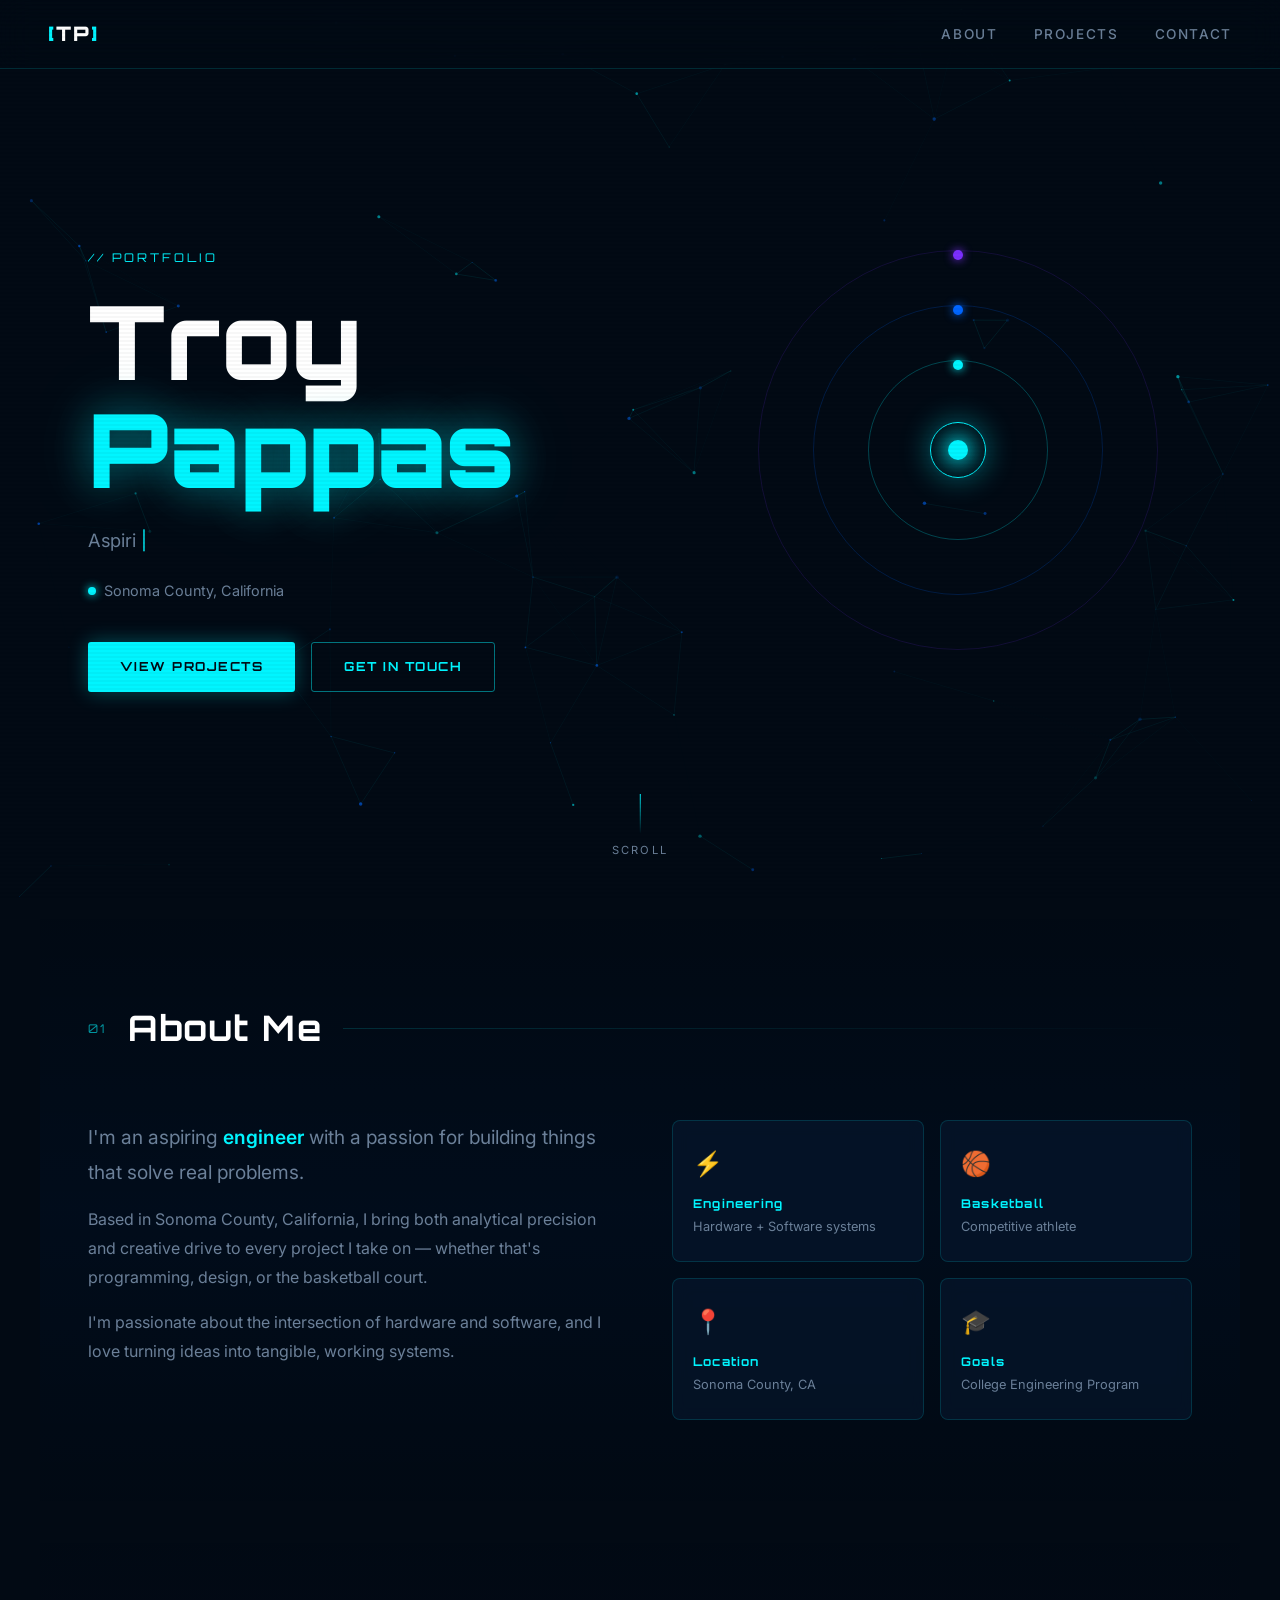
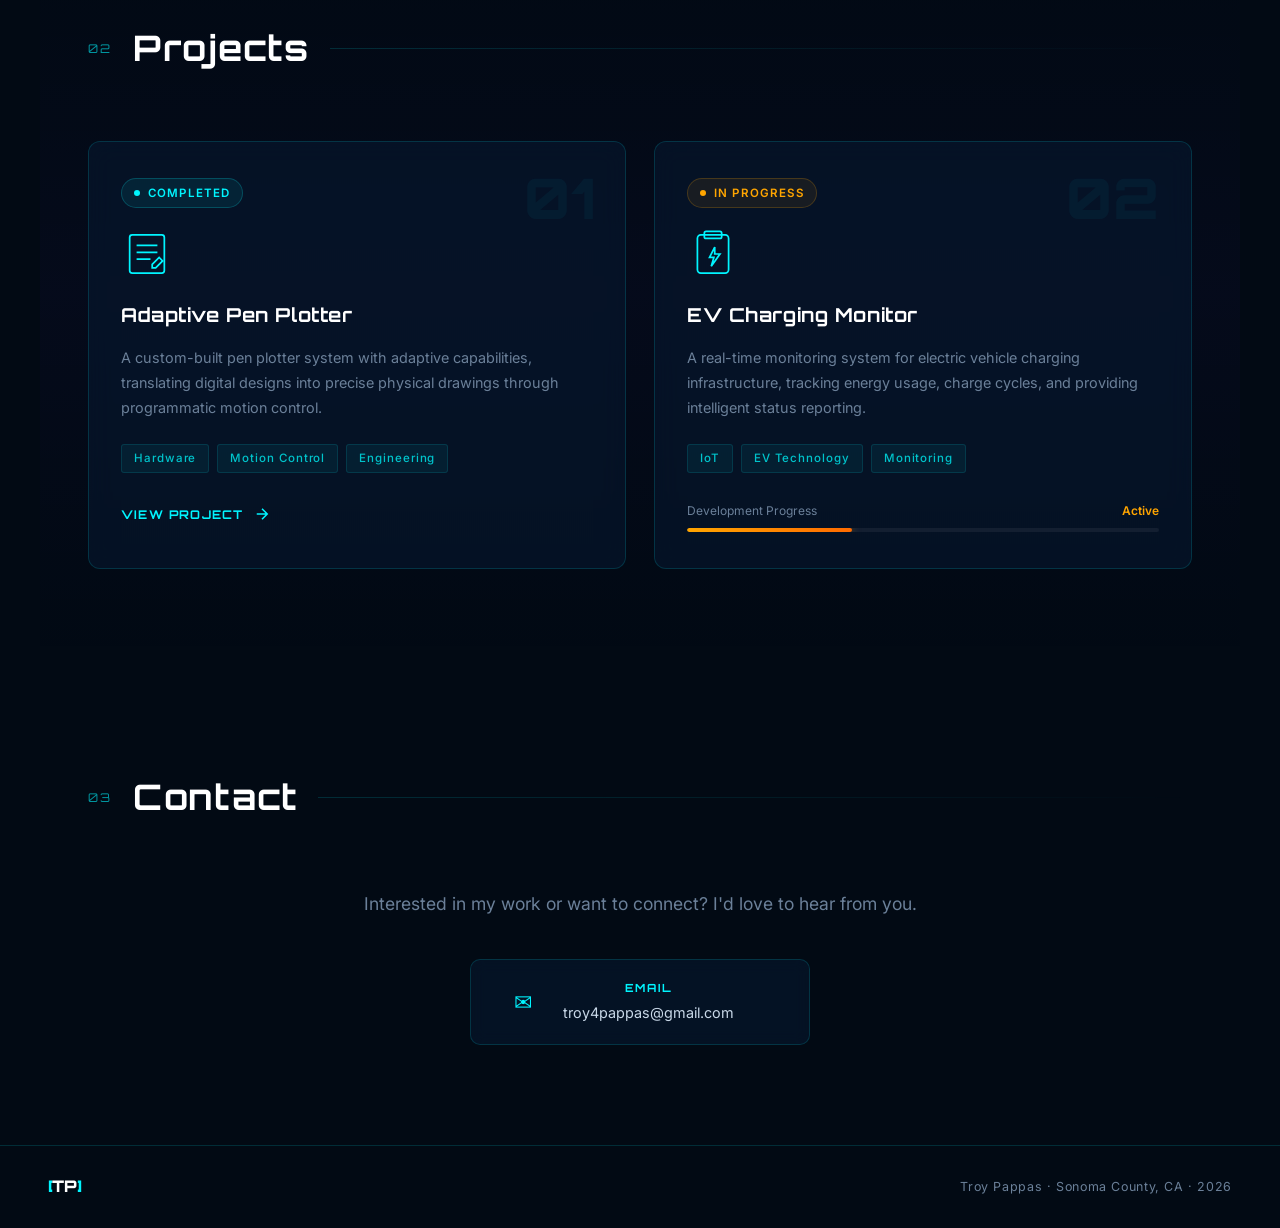
==== index.html @ c593a213 "Initial commit of portfolio site Co-Authored-By: Claude Sonnet 5 <noreply@anthropic.com>" ====
<!DOCTYPE html>
<html lang="en">
<head>
  <meta charset="UTF-8" />
  <meta name="viewport" content="width=device-width, initial-scale=1.0" />
  <title>Troy Pappas — Engineer & Athlete</title>
  <link rel="stylesheet" href="style.css" />
  <link rel="preconnect" href="https://fonts.googleapis.com" />
  <link href="https://fonts.googleapis.com/css2?family=Orbitron:wght@400;700;900&family=Inter:wght@300;400;500;600&display=swap" rel="stylesheet" />
</head>
<body>

  <!-- Particle Canvas Background -->
  <canvas id="particles"></canvas>

  <!-- Navigation -->
  <nav id="navbar">
    <div class="nav-brand">
      <span class="nav-bracket">[</span>TP<span class="nav-bracket">]</span>
    </div>
    <ul class="nav-links">
      <li><a href="#about">About</a></li>
      <li><a href="#projects">Projects</a></li>
      <li><a href="#contact">Contact</a></li>
    </ul>
  </nav>

  <!-- Hero Section -->
  <section id="hero">
    <div class="hero-content">
      <div class="hero-tag">// PORTFOLIO</div>
      <h1 class="hero-name">
        <span class="name-line">Troy</span>
        <span class="name-line accent">Pappas</span>
      </h1>
      <div class="hero-subtitle">
        <span class="typewriter" id="typewriter"></span>
        <span class="cursor">|</span>
      </div>
      <p class="hero-location">
        <span class="dot"></span> Sonoma County, California
      </p>
      <div class="hero-cta">
        <a href="#projects" class="btn-primary">View Projects</a>
        <a href="#contact" class="btn-secondary">Get In Touch</a>
      </div>
    </div>
    <div class="hero-graphic">
      <div class="orbit-ring ring-1"></div>
      <div class="orbit-ring ring-2"></div>
      <div class="orbit-ring ring-3"></div>
      <div class="center-node">
        <div class="node-inner"></div>
      </div>
      <div class="orbit-dot dot-1"></div>
      <div class="orbit-dot dot-2"></div>
      <div class="orbit-dot dot-3"></div>
    </div>
    <div class="scroll-indicator">
      <div class="scroll-line"></div>
      <span>Scroll</span>
    </div>
  </section>

  <!-- About Section -->
  <section id="about">
    <div class="section-header">
      <span class="section-num">01</span>
      <h2>About Me</h2>
      <div class="section-line"></div>
    </div>
    <div class="about-grid">
      <div class="about-text fade-in">
        <p class="about-lead">I'm an aspiring <span class="highlight">engineer</span> with a passion for building things that solve real problems.</p>
        <p>Based in Sonoma County, California, I bring both analytical precision and creative drive to every project I take on — whether that's programming, design, or the basketball court.</p>
        <p>I'm passionate about the intersection of hardware and software, and I love turning ideas into tangible, working systems.</p>
      </div>
      <div class="about-stats fade-in">
        <div class="stat-card">
          <div class="stat-icon">⚡</div>
          <div class="stat-label">Engineering</div>
          <div class="stat-desc">Hardware + Software systems</div>
        </div>
        <div class="stat-card">
          <div class="stat-icon">🏀</div>
          <div class="stat-label">Basketball</div>
          <div class="stat-desc">Competitive athlete</div>
        </div>
        <div class="stat-card">
          <div class="stat-icon">📍</div>
          <div class="stat-label">Location</div>
          <div class="stat-desc">Sonoma County, CA</div>
        </div>
        <div class="stat-card">
          <div class="stat-icon">🎓</div>
          <div class="stat-label">Goals</div>
          <div class="stat-desc">College Engineering Program</div>
        </div>
      </div>
    </div>
  </section>

  <!-- Projects Section -->
  <section id="projects">
    <div class="section-header">
      <span class="section-num">02</span>
      <h2>Projects</h2>
      <div class="section-line"></div>
    </div>
    <div class="projects-grid">

      <!-- Project 1: Adaptive Pen Plotter -->
      <div class="project-card fade-in" id="project-plotter">
        <div class="project-status completed">
          <span class="status-dot"></span> Completed
        </div>
        <div class="project-number">01</div>
        <div class="project-icon">
          <svg viewBox="0 0 60 60" fill="none" xmlns="http://www.w3.org/2000/svg">
            <rect x="10" y="8" width="40" height="44" rx="3" stroke="currentColor" stroke-width="2"/>
            <line x1="18" y1="20" x2="42" y2="20" stroke="currentColor" stroke-width="2"/>
            <line x1="18" y1="28" x2="42" y2="28" stroke="currentColor" stroke-width="2"/>
            <line x1="18" y1="36" x2="34" y2="36" stroke="currentColor" stroke-width="2"/>
            <path d="M36 42 L44 34 L48 38 L40 46 L36 46 Z" stroke="currentColor" stroke-width="2" fill="none"/>
          </svg>
        </div>
        <h3 class="project-title">Adaptive Pen Plotter</h3>
        <p class="project-desc">A custom-built pen plotter system with adaptive capabilities, translating digital designs into precise physical drawings through programmatic motion control.</p>
        <div class="project-tags">
          <span class="tag">Hardware</span>
          <span class="tag">Motion Control</span>
          <span class="tag">Engineering</span>
        </div>
        <a href="#" class="project-link" id="plotter-link">
          <span>View Project</span>
          <svg viewBox="0 0 24 24" fill="none" stroke="currentColor" stroke-width="2"><path d="M5 12h14M12 5l7 7-7 7"/></svg>
        </a>
      </div>

      <!-- Project 2: EV Charging Monitor -->
      <div class="project-card fade-in" id="project-ev">
        <div class="project-status in-progress">
          <span class="status-dot pulse"></span> In Progress
        </div>
        <div class="project-number">02</div>
        <div class="project-icon">
          <svg viewBox="0 0 60 60" fill="none" xmlns="http://www.w3.org/2000/svg">
            <rect x="12" y="8" width="36" height="44" rx="4" stroke="currentColor" stroke-width="2"/>
            <rect x="20" y="4" width="20" height="8" rx="2" stroke="currentColor" stroke-width="2"/>
            <path d="M32 22 L26 34 H31 L28 44 L38 30 H32 Z" stroke="currentColor" stroke-width="2" fill="none"/>
          </svg>
        </div>
        <h3 class="project-title">EV Charging Monitor</h3>
        <p class="project-desc">A real-time monitoring system for electric vehicle charging infrastructure, tracking energy usage, charge cycles, and providing intelligent status reporting.</p>
        <div class="project-tags">
          <span class="tag">IoT</span>
          <span class="tag">EV Technology</span>
          <span class="tag">Monitoring</span>
        </div>
        <div class="project-progress">
          <div class="progress-label">
            <span>Development Progress</span>
            <span>Active</span>
          </div>
          <div class="progress-bar">
            <div class="progress-fill"></div>
          </div>
        </div>
      </div>

    </div>
  </section>

  <!-- Contact Section -->
  <section id="contact">
    <div class="section-header">
      <span class="section-num">03</span>
      <h2>Contact</h2>
      <div class="section-line"></div>
    </div>
    <div class="contact-wrapper fade-in">
      <p class="contact-lead">Interested in my work or want to connect? I'd love to hear from you.</p>
      <div class="contact-links">
        <a href="mailto:troy4pappas@gmail.com" class="contact-card">
          <div class="contact-icon">✉</div>
          <div>
            <div class="contact-type">Email</div>
            <div class="contact-value">troy4pappas@gmail.com</div>
          </div>
        </a>
      </div>
    </div>
  </section>

  <!-- Footer -->
  <footer>
    <div class="footer-content">
      <span class="footer-brand"><span class="nav-bracket">[</span>TP<span class="nav-bracket">]</span></span>
      <span class="footer-text">Troy Pappas · Sonoma County, CA · 2026</span>
    </div>
  </footer>

  <script src="main.js"></script>
</body>
</html>
---- style.css ----
/* ===========================
   RESET & BASE
   =========================== */
*, *::before, *::after {
  box-sizing: border-box;
  margin: 0;
  padding: 0;
}

:root {
  --cyan: #00f5ff;
  --cyan-dim: #00c4cc;
  --blue: #0066ff;
  --purple: #7b2fff;
  --dark: #020a14;
  --dark-2: #050f1e;
  --dark-3: #081428;
  --card-bg: rgba(8, 24, 48, 0.6);
  --border: rgba(0, 245, 255, 0.15);
  --border-hover: rgba(0, 245, 255, 0.45);
  --text: #c8d8e8;
  --text-dim: #6b8099;
  --font-display: 'Orbitron', monospace;
  --font-body: 'Inter', sans-serif;
}

html {
  scroll-behavior: smooth;
}

body {
  background: var(--dark);
  color: var(--text);
  font-family: var(--font-body);
  font-weight: 400;
  line-height: 1.6;
  overflow-x: hidden;
}

/* Particle Canvas */
#particles {
  position: fixed;
  top: 0; left: 0;
  width: 100%; height: 100%;
  pointer-events: none;
  z-index: 0;
}

/* ===========================
   NAVIGATION
   =========================== */
#navbar {
  position: fixed;
  top: 0; left: 0; right: 0;
  z-index: 100;
  display: flex;
  align-items: center;
  justify-content: space-between;
  padding: 18px 48px;
  background: rgba(2, 10, 20, 0.7);
  backdrop-filter: blur(16px);
  border-bottom: 1px solid var(--border);
  transition: background 0.3s;
}

.nav-brand {
  font-family: var(--font-display);
  font-size: 1.25rem;
  font-weight: 900;
  color: #fff;
  letter-spacing: 0.1em;
}

.nav-bracket {
  color: var(--cyan);
}

.nav-links {
  list-style: none;
  display: flex;
  gap: 36px;
}

.nav-links a {
  text-decoration: none;
  color: var(--text-dim);
  font-size: 0.85rem;
  font-weight: 500;
  letter-spacing: 0.12em;
  text-transform: uppercase;
  transition: color 0.2s;
  position: relative;
}

.nav-links a::after {
  content: '';
  position: absolute;
  left: 0; bottom: -4px;
  width: 0; height: 1px;
  background: var(--cyan);
  transition: width 0.3s;
}

.nav-links a:hover {
  color: var(--cyan);
}

.nav-links a:hover::after {
  width: 100%;
}

/* ===========================
   HERO
   =========================== */
#hero {
  position: relative;
  min-height: 100vh;
  display: flex;
  align-items: center;
  padding: 120px 48px 80px;
  z-index: 1;
  overflow: hidden;
}

.hero-content {
  flex: 1;
  max-width: 660px;
}

.hero-tag {
  font-family: var(--font-display);
  font-size: 0.75rem;
  color: var(--cyan);
  letter-spacing: 0.25em;
  margin-bottom: 20px;
  opacity: 0;
  animation: fadeSlideUp 0.8s 0.2s forwards;
}

.hero-name {
  font-family: var(--font-display);
  font-weight: 900;
  line-height: 1.05;
  margin-bottom: 24px;
}

.name-line {
  display: block;
  font-size: clamp(3.5rem, 8vw, 7rem);
  color: #ffffff;
  opacity: 0;
  animation: fadeSlideUp 0.8s 0.35s forwards;
}

.name-line.accent {
  color: var(--cyan);
  text-shadow: 0 0 40px rgba(0, 245, 255, 0.4), 0 0 80px rgba(0, 245, 255, 0.15);
  animation-delay: 0.5s;
}

.hero-subtitle {
  font-size: 1.15rem;
  color: var(--text-dim);
  margin-bottom: 20px;
  min-height: 1.8em;
  opacity: 0;
  animation: fadeSlideUp 0.8s 0.65s forwards;
}

.cursor {
  color: var(--cyan);
  animation: blink 1s infinite;
}

.hero-location {
  display: flex;
  align-items: center;
  gap: 8px;
  font-size: 0.9rem;
  color: var(--text-dim);
  margin-bottom: 40px;
  opacity: 0;
  animation: fadeSlideUp 0.8s 0.8s forwards;
}

.dot {
  width: 8px; height: 8px;
  background: var(--cyan);
  border-radius: 50%;
  box-shadow: 0 0 8px var(--cyan);
  animation: pulse 2s infinite;
}

.hero-cta {
  display: flex;
  gap: 16px;
  flex-wrap: wrap;
  opacity: 0;
  animation: fadeSlideUp 0.8s 0.95s forwards;
}

.btn-primary {
  display: inline-flex;
  align-items: center;
  padding: 14px 32px;
  background: var(--cyan);
  color: var(--dark);
  font-family: var(--font-display);
  font-size: 0.78rem;
  font-weight: 700;
  letter-spacing: 0.12em;
  text-decoration: none;
  text-transform: uppercase;
  border-radius: 3px;
  transition: all 0.3s;
  box-shadow: 0 0 20px rgba(0, 245, 255, 0.3);
}

.btn-primary:hover {
  background: #fff;
  box-shadow: 0 0 40px rgba(0, 245, 255, 0.6);
  transform: translateY(-2px);
}

.btn-secondary {
  display: inline-flex;
  align-items: center;
  padding: 14px 32px;
  background: transparent;
  color: var(--cyan);
  font-family: var(--font-display);
  font-size: 0.78rem;
  font-weight: 700;
  letter-spacing: 0.12em;
  text-decoration: none;
  text-transform: uppercase;
  border: 1px solid var(--border-hover);
  border-radius: 3px;
  transition: all 0.3s;
}

.btn-secondary:hover {
  background: rgba(0, 245, 255, 0.08);
  border-color: var(--cyan);
  box-shadow: 0 0 20px rgba(0, 245, 255, 0.2);
  transform: translateY(-2px);
}

/* Hero Orbit Graphic */
.hero-graphic {
  position: absolute;
  right: 6%;
  top: 50%;
  transform: translateY(-50%);
  width: 420px;
  height: 420px;
  opacity: 0;
  animation: fadeIn 1.2s 1s forwards;
}

.orbit-ring {
  position: absolute;
  top: 50%; left: 50%;
  transform: translate(-50%, -50%);
  border-radius: 50%;
  border: 1px solid var(--border);
}

.ring-1 {
  width: 180px; height: 180px;
  border-color: rgba(0, 245, 255, 0.25);
  animation: spin 8s linear infinite;
}
.ring-2 {
  width: 290px; height: 290px;
  border-color: rgba(0, 102, 255, 0.2);
  animation: spin 14s linear infinite reverse;
}
.ring-3 {
  width: 400px; height: 400px;
  border-color: rgba(123, 47, 255, 0.15);
  animation: spin 22s linear infinite;
}

.center-node {
  position: absolute;
  top: 50%; left: 50%;
  transform: translate(-50%, -50%);
  width: 56px; height: 56px;
  border-radius: 50%;
  background: radial-gradient(circle, rgba(0,245,255,0.3), transparent 70%);
  border: 1px solid var(--cyan);
  display: flex; align-items: center; justify-content: center;
  box-shadow: 0 0 30px rgba(0, 245, 255, 0.4), inset 0 0 20px rgba(0, 245, 255, 0.1);
}

.node-inner {
  width: 20px; height: 20px;
  background: var(--cyan);
  border-radius: 50%;
  box-shadow: 0 0 20px var(--cyan);
  animation: pulse 2s infinite;
}

.orbit-dot {
  position: absolute;
  width: 10px; height: 10px;
  border-radius: 50%;
  background: var(--cyan);
  box-shadow: 0 0 10px var(--cyan);
  top: 50%; left: 50%;
}

.dot-1 {
  margin-top: -90px; margin-left: -5px;
  animation: orbit1 8s linear infinite;
  transform-origin: 5px 90px;
}
.dot-2 {
  background: var(--blue);
  box-shadow: 0 0 10px var(--blue);
  margin-top: -145px; margin-left: -5px;
  animation: orbit2 14s linear infinite reverse;
  transform-origin: 5px 145px;
}
.dot-3 {
  background: var(--purple);
  box-shadow: 0 0 10px var(--purple);
  margin-top: -200px; margin-left: -5px;
  animation: orbit3 22s linear infinite;
  transform-origin: 5px 200px;
}

/* Scroll Indicator */
.scroll-indicator {
  position: absolute;
  bottom: 40px;
  left: 50%;
  transform: translateX(-50%);
  display: flex;
  flex-direction: column;
  align-items: center;
  gap: 8px;
  color: var(--text-dim);
  font-size: 0.7rem;
  letter-spacing: 0.2em;
  text-transform: uppercase;
  opacity: 0;
  animation: fadeIn 1s 1.5s forwards;
}

.scroll-line {
  width: 1px;
  height: 40px;
  background: linear-gradient(to bottom, var(--cyan), transparent);
  animation: scrollPulse 2s infinite;
}

/* ===========================
   SECTIONS COMMON
   =========================== */
section {
  position: relative;
  z-index: 1;
  padding: 100px 48px;
  max-width: 1200px;
  margin: 0 auto;
}

.section-header {
  display: flex;
  align-items: center;
  gap: 20px;
  margin-bottom: 64px;
}

.section-num {
  font-family: var(--font-display);
  font-size: 0.75rem;
  color: var(--cyan);
  letter-spacing: 0.2em;
  opacity: 0.6;
}

.section-header h2 {
  font-family: var(--font-display);
  font-size: clamp(1.6rem, 3vw, 2.2rem);
  font-weight: 700;
  color: #fff;
  letter-spacing: 0.05em;
}

.section-line {
  flex: 1;
  height: 1px;
  background: linear-gradient(to right, var(--border), transparent);
}

/* Fade-in on scroll */
.fade-in {
  opacity: 0;
  transform: translateY(30px);
  transition: opacity 0.7s ease, transform 0.7s ease;
}

.fade-in.visible {
  opacity: 1;
  transform: translateY(0);
}

/* ===========================
   ABOUT
   =========================== */
#about {
  background: linear-gradient(180deg, transparent, rgba(0,102,255,0.03), transparent);
}

.about-grid {
  display: grid;
  grid-template-columns: 1fr 1fr;
  gap: 64px;
  align-items: start;
}

.about-lead {
  font-size: 1.2rem;
  color: #e0eaf4;
  line-height: 1.7;
  margin-bottom: 20px;
}

.about-text p {
  color: var(--text-dim);
  margin-bottom: 16px;
  line-height: 1.8;
}

.highlight {
  color: var(--cyan);
  font-weight: 600;
}

.about-stats {
  display: grid;
  grid-template-columns: 1fr 1fr;
  gap: 16px;
}

.stat-card {
  background: var(--card-bg);
  border: 1px solid var(--border);
  border-radius: 8px;
  padding: 24px 20px;
  transition: border-color 0.3s, transform 0.3s, box-shadow 0.3s;
  backdrop-filter: blur(8px);
}

.stat-card:hover {
  border-color: var(--border-hover);
  transform: translateY(-4px);
  box-shadow: 0 8px 32px rgba(0, 245, 255, 0.08);
}

.stat-icon {
  font-size: 1.5rem;
  margin-bottom: 10px;
}

.stat-label {
  font-family: var(--font-display);
  font-size: 0.75rem;
  font-weight: 700;
  color: var(--cyan);
  letter-spacing: 0.1em;
  margin-bottom: 4px;
}

.stat-desc {
  font-size: 0.8rem;
  color: var(--text-dim);
}

/* ===========================
   PROJECTS
   =========================== */
#projects {
  background: linear-gradient(180deg, transparent, rgba(123,47,255,0.03), transparent);
}

.projects-grid {
  display: grid;
  grid-template-columns: repeat(auto-fit, minmax(400px, 1fr));
  gap: 28px;
}

.project-card {
  background: var(--card-bg);
  border: 1px solid var(--border);
  border-radius: 12px;
  padding: 36px 32px;
  position: relative;
  overflow: hidden;
  backdrop-filter: blur(12px);
  transition: border-color 0.3s, transform 0.3s, box-shadow 0.4s;
  transition-delay: calc(var(--i, 0) * 0.1s);
}

.project-card::before {
  content: '';
  position: absolute;
  top: 0; left: 0; right: 0;
  height: 2px;
  background: linear-gradient(90deg, transparent, var(--cyan), transparent);
  opacity: 0;
  transition: opacity 0.4s;
}

.project-card:hover {
  border-color: var(--border-hover);
  transform: translateY(-6px);
  box-shadow: 0 20px 60px rgba(0, 245, 255, 0.1), 0 0 0 1px rgba(0, 245, 255, 0.1);
}

.project-card:hover::before {
  opacity: 1;
}

.project-status {
  display: inline-flex;
  align-items: center;
  gap: 8px;
  font-size: 0.72rem;
  font-weight: 600;
  letter-spacing: 0.1em;
  text-transform: uppercase;
  padding: 5px 12px;
  border-radius: 100px;
  margin-bottom: 20px;
}

.project-status.completed {
  background: rgba(0, 245, 255, 0.08);
  color: var(--cyan);
  border: 1px solid rgba(0, 245, 255, 0.2);
}

.project-status.in-progress {
  background: rgba(255, 165, 0, 0.08);
  color: #ffa500;
  border: 1px solid rgba(255, 165, 0, 0.2);
}

.status-dot {
  width: 6px; height: 6px;
  border-radius: 50%;
  background: currentColor;
}

.status-dot.pulse {
  animation: pulse 1.5s infinite;
}

.project-number {
  position: absolute;
  top: 28px; right: 32px;
  font-family: var(--font-display);
  font-size: 3.5rem;
  font-weight: 900;
  color: rgba(0, 245, 255, 0.05);
  line-height: 1;
  user-select: none;
}

.project-icon {
  width: 52px; height: 52px;
  color: var(--cyan);
  margin-bottom: 20px;
}

.project-icon svg {
  width: 100%; height: 100%;
}

.project-title {
  font-family: var(--font-display);
  font-size: 1.2rem;
  font-weight: 700;
  color: #fff;
  margin-bottom: 14px;
  letter-spacing: 0.03em;
}

.project-desc {
  font-size: 0.9rem;
  color: var(--text-dim);
  line-height: 1.75;
  margin-bottom: 24px;
}

.project-tags {
  display: flex;
  flex-wrap: wrap;
  gap: 8px;
  margin-bottom: 28px;
}

.tag {
  font-size: 0.72rem;
  font-weight: 500;
  letter-spacing: 0.08em;
  padding: 4px 12px;
  border-radius: 3px;
  background: rgba(0, 245, 255, 0.06);
  border: 1px solid rgba(0, 245, 255, 0.12);
  color: var(--cyan-dim);
}

.project-link {
  display: inline-flex;
  align-items: center;
  gap: 10px;
  font-family: var(--font-display);
  font-size: 0.75rem;
  font-weight: 700;
  letter-spacing: 0.1em;
  text-transform: uppercase;
  color: var(--cyan);
  text-decoration: none;
  transition: gap 0.3s;
}

.project-link svg {
  width: 18px; height: 18px;
  transition: transform 0.3s;
}

.project-link:hover {
  gap: 16px;
}

.project-link:hover svg {
  transform: translateX(4px);
}

/* Progress Bar */
.project-progress {
  margin-top: 4px;
}

.progress-label {
  display: flex;
  justify-content: space-between;
  font-size: 0.75rem;
  color: var(--text-dim);
  margin-bottom: 8px;
}

.progress-label span:last-child {
  color: #ffa500;
  font-weight: 600;
}

.progress-bar {
  height: 4px;
  background: rgba(255, 255, 255, 0.06);
  border-radius: 100px;
  overflow: hidden;
}

.progress-fill {
  height: 100%;
  width: 0;
  background: linear-gradient(90deg, #ffa500, #ff6b00);
  border-radius: 100px;
  box-shadow: 0 0 8px rgba(255, 165, 0, 0.5);
  transition: width 1.4s cubic-bezier(0.4, 0, 0.2, 1) 0.5s;
}

.project-card.visible .progress-fill {
  width: 35%;
}

/* ===========================
   CONTACT
   =========================== */
#contact {
  text-align: center;
}

.contact-wrapper {
  max-width: 600px;
  margin: 0 auto;
}

.contact-lead {
  font-size: 1.1rem;
  color: var(--text-dim);
  margin-bottom: 40px;
  line-height: 1.7;
}

.contact-links {
  display: flex;
  flex-direction: column;
  gap: 16px;
  align-items: center;
}

.contact-card {
  display: flex;
  align-items: center;
  gap: 20px;
  background: var(--card-bg);
  border: 1px solid var(--border);
  border-radius: 10px;
  padding: 20px 32px;
  text-decoration: none;
  min-width: 340px;
  transition: border-color 0.3s, box-shadow 0.3s, transform 0.3s;
  backdrop-filter: blur(8px);
}

.contact-card:hover {
  border-color: var(--border-hover);
  box-shadow: 0 8px 32px rgba(0, 245, 255, 0.1);
  transform: translateY(-3px);
}

.contact-icon {
  font-size: 1.4rem;
  color: var(--cyan);
  width: 40px;
  text-align: center;
}

.contact-type {
  font-family: var(--font-display);
  font-size: 0.7rem;
  font-weight: 700;
  letter-spacing: 0.15em;
  color: var(--cyan);
  text-transform: uppercase;
  margin-bottom: 3px;
}

.contact-value {
  font-size: 0.9rem;
  color: var(--text);
}

/* ===========================
   FOOTER
   =========================== */
footer {
  position: relative;
  z-index: 1;
  border-top: 1px solid var(--border);
  padding: 28px 48px;
}

.footer-content {
  max-width: 1200px;
  margin: 0 auto;
  display: flex;
  align-items: center;
  justify-content: space-between;
}

.footer-brand {
  font-family: var(--font-display);
  font-size: 1rem;
  font-weight: 900;
  color: #fff;
}

.footer-text {
  font-size: 0.78rem;
  color: var(--text-dim);
  letter-spacing: 0.05em;
}

/* ===========================
   GLOW SCANLINE OVERLAY
   =========================== */
body::after {
  content: '';
  position: fixed;
  top: 0; left: 0; right: 0; bottom: 0;
  background: repeating-linear-gradient(
    0deg,
    transparent,
    transparent 2px,
    rgba(0, 0, 0, 0.03) 2px,
    rgba(0, 0, 0, 0.03) 4px
  );
  pointer-events: none;
  z-index: 9999;
}

/* ===========================
   KEYFRAMES
   =========================== */
@keyframes fadeSlideUp {
  from { opacity: 0; transform: translateY(24px); }
  to   { opacity: 1; transform: translateY(0); }
}

@keyframes fadeIn {
  from { opacity: 0; }
  to   { opacity: 1; }
}

@keyframes blink {
  0%, 50% { opacity: 1; }
  51%, 100% { opacity: 0; }
}

@keyframes pulse {
  0%, 100% { opacity: 1; box-shadow: 0 0 0 0 rgba(0, 245, 255, 0.4); }
  50% { opacity: 0.7; box-shadow: 0 0 0 6px rgba(0, 245, 255, 0); }
}

@keyframes spin {
  from { transform: translate(-50%, -50%) rotate(0deg); }
  to   { transform: translate(-50%, -50%) rotate(360deg); }
}

@keyframes orbit1 {
  from { transform: rotate(0deg); }
  to   { transform: rotate(360deg); }
}
@keyframes orbit2 {
  from { transform: rotate(0deg); }
  to   { transform: rotate(360deg); }
}
@keyframes orbit3 {
  from { transform: rotate(0deg); }
  to   { transform: rotate(360deg); }
}

@keyframes scrollPulse {
  0%   { transform: scaleY(0); transform-origin: top; opacity: 1; }
  50%  { transform: scaleY(1); transform-origin: top; opacity: 1; }
  100% { transform: scaleY(1); transform-origin: bottom; opacity: 0; }
}

/* ===========================
   RESPONSIVE
   =========================== */
@media (max-width: 900px) {
  #navbar { padding: 16px 24px; }
  #hero { padding: 100px 24px 60px; flex-direction: column; }
  .hero-graphic { display: none; }
  section { padding: 72px 24px; }
  .about-grid { grid-template-columns: 1fr; gap: 40px; }
  .projects-grid { grid-template-columns: 1fr; }
  footer { padding: 24px; }
  .footer-content { flex-direction: column; gap: 8px; text-align: center; }
}

@media (max-width: 480px) {
  .nav-links { gap: 20px; }
  .hero-cta { flex-direction: column; }
  .btn-primary, .btn-secondary { text-align: center; justify-content: center; }
  .about-stats { grid-template-columns: 1fr; }
  .contact-card { min-width: auto; width: 100%; }
}
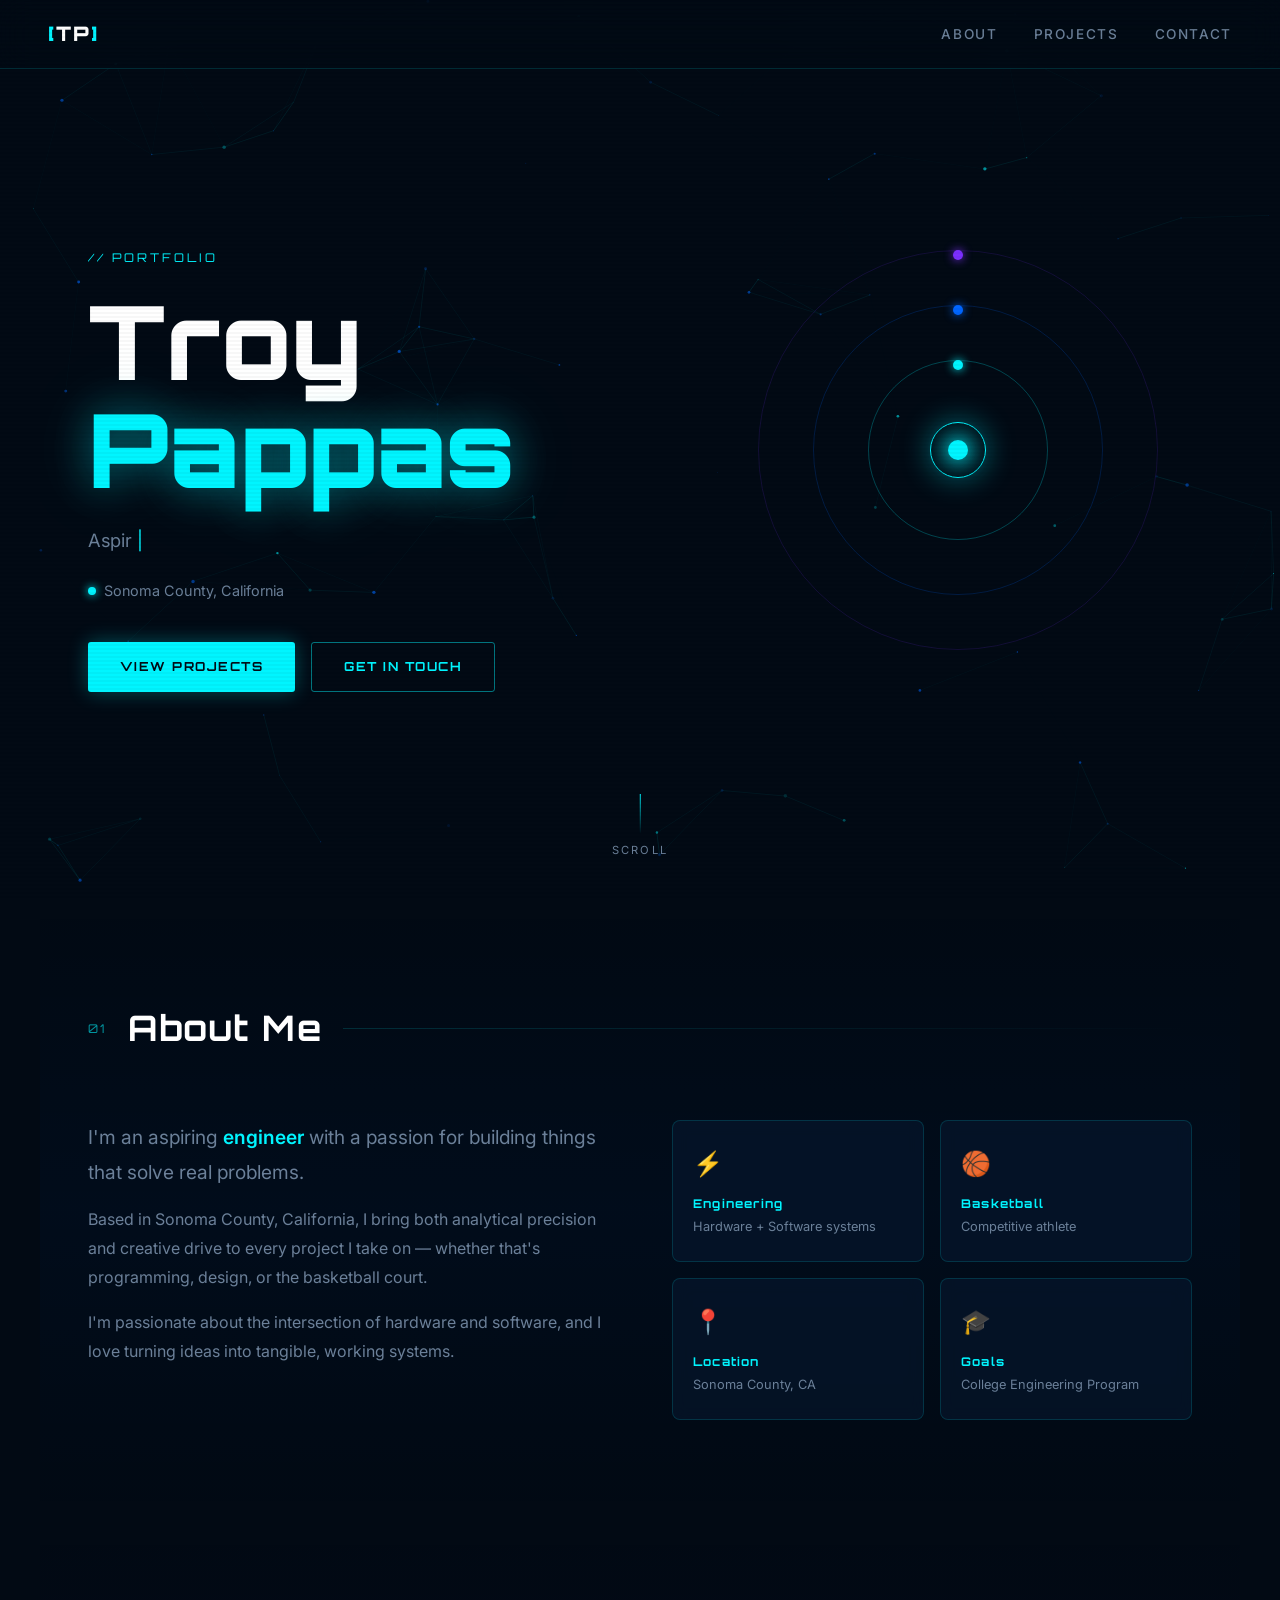
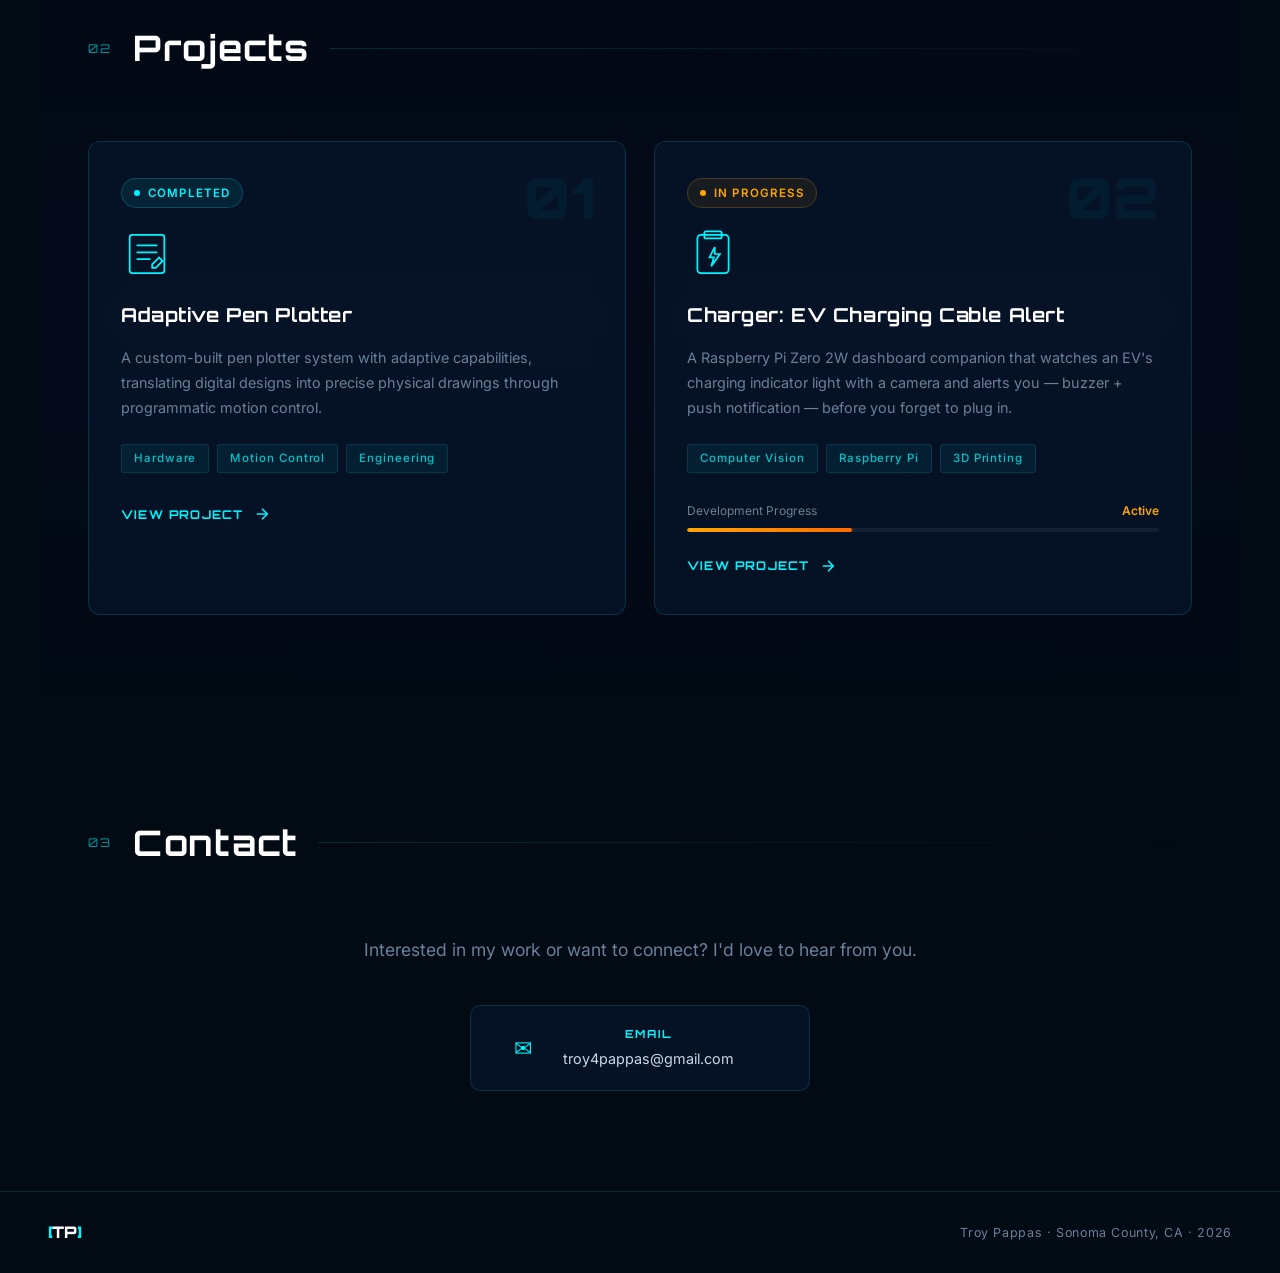
==== commit a14dbc77: "Add Charger case-study page with build gallery; update pen plotter link Adaptive Pen Plotter now lin" ====
--- a/index.html
+++ b/index.html
@@ -131,13 +131,13 @@
           <span class="tag">Motion Control</span>
           <span class="tag">Engineering</span>
         </div>
-        <a href="#" class="project-link" id="plotter-link">
+        <a href="https://jacobmajors.com/projects/adaptive-pen-plotter" class="project-link" id="plotter-link" target="_blank" rel="noopener noreferrer">
           <span>View Project</span>
           <svg viewBox="0 0 24 24" fill="none" stroke="currentColor" stroke-width="2"><path d="M5 12h14M12 5l7 7-7 7"/></svg>
         </a>
       </div>
 
-      <!-- Project 2: EV Charging Monitor -->
+      <!-- Project 2: Charger — EV Charging Cable Alert System -->
       <div class="project-card fade-in" id="project-ev">
         <div class="project-status in-progress">
           <span class="status-dot pulse"></span> In Progress
@@ -150,12 +150,12 @@
             <path d="M32 22 L26 34 H31 L28 44 L38 30 H32 Z" stroke="currentColor" stroke-width="2" fill="none"/>
           </svg>
         </div>
-        <h3 class="project-title">EV Charging Monitor</h3>
-        <p class="project-desc">A real-time monitoring system for electric vehicle charging infrastructure, tracking energy usage, charge cycles, and providing intelligent status reporting.</p>
+        <h3 class="project-title">Charger: EV Charging Cable Alert</h3>
+        <p class="project-desc">A Raspberry Pi Zero 2W dashboard companion that watches an EV's charging indicator light with a camera and alerts you — buzzer + push notification — before you forget to plug in.</p>
         <div class="project-tags">
-          <span class="tag">IoT</span>
-          <span class="tag">EV Technology</span>
-          <span class="tag">Monitoring</span>
+          <span class="tag">Computer Vision</span>
+          <span class="tag">Raspberry Pi</span>
+          <span class="tag">3D Printing</span>
         </div>
         <div class="project-progress">
           <div class="progress-label">
@@ -166,6 +166,10 @@
             <div class="progress-fill"></div>
           </div>
         </div>
+        <a href="charger.html" class="project-link" id="ev-link">
+          <span>View Project</span>
+          <svg viewBox="0 0 24 24" fill="none" stroke="currentColor" stroke-width="2"><path d="M5 12h14M12 5l7 7-7 7"/></svg>
+        </a>
       </div>
 
     </div>
--- a/style.css
+++ b/style.css
@@ -678,6 +678,47 @@
 
 .project-card.visible .progress-fill {
   width: 35%;
+}
+
+.project-progress + .project-link {
+  margin-top: 24px;
+}
+
+.code-block {
+  margin-top: 18px;
+  background: rgba(0, 0, 0, 0.35);
+  border: 1px solid var(--border);
+  border-radius: 8px;
+  overflow: hidden;
+}
+
+.code-block-label {
+  font-family: var(--font-body);
+  font-size: 0.72rem;
+  font-weight: 600;
+  letter-spacing: 0.04em;
+  color: var(--text-dim);
+  background: rgba(0, 245, 255, 0.05);
+  border-bottom: 1px solid var(--border);
+  padding: 9px 16px;
+}
+
+.code-block pre {
+  margin: 0;
+  padding: 18px 20px;
+  overflow-x: auto;
+}
+
+.code-block code {
+  font-family: 'SFMono-Regular', Consolas, 'Liberation Mono', Menlo, monospace;
+  font-size: 0.8rem;
+  line-height: 1.7;
+  color: #9fd8e0;
+  white-space: pre;
+}
+
+body.modal-open {
+  overflow: hidden;
 }
 
 /* ===========================
@@ -865,3 +906,552 @@
   .about-stats { grid-template-columns: 1fr; }
   .contact-card { min-width: auto; width: 100%; }
 }
+
+/* ===========================
+   DETAIL PAGE (PROJECT CASE STUDY)
+   =========================== */
+.detail-back-row {
+  max-width: 1200px;
+  margin: 0 auto;
+  padding: 100px 48px 0;
+  position: relative;
+  z-index: 1;
+}
+
+.detail-back {
+  display: inline-flex;
+  align-items: center;
+  gap: 8px;
+  font-family: var(--font-display);
+  font-size: 0.75rem;
+  font-weight: 700;
+  letter-spacing: 0.1em;
+  text-transform: uppercase;
+  color: var(--text-dim);
+  text-decoration: none;
+  transition: color 0.2s, gap 0.2s;
+}
+
+.detail-back svg { width: 16px; height: 16px; }
+
+.detail-back:hover {
+  color: var(--cyan);
+  gap: 12px;
+}
+
+.detail-hero {
+  max-width: 1200px;
+  margin: 0 auto;
+  padding: 32px 48px 80px;
+  position: relative;
+  z-index: 1;
+  border-bottom: 1px solid var(--border);
+}
+
+.detail-tag {
+  display: block;
+  font-family: var(--font-display);
+  font-size: 0.75rem;
+  color: var(--cyan);
+  letter-spacing: 0.25em;
+  opacity: 0.7;
+  margin-bottom: 18px;
+}
+
+.detail-hero h1 {
+  font-family: var(--font-display);
+  font-size: clamp(2rem, 5vw, 3.2rem);
+  font-weight: 900;
+  color: #fff;
+  letter-spacing: 0.02em;
+  margin-bottom: 20px;
+}
+
+.detail-tagline {
+  font-size: 1.1rem;
+  color: var(--text-dim);
+  line-height: 1.75;
+  max-width: 720px;
+  margin-bottom: 28px;
+}
+
+.detail-meta {
+  display: flex;
+  flex-wrap: wrap;
+  align-items: center;
+  gap: 18px;
+}
+
+.detail-meta .project-tags { margin-bottom: 0; }
+
+/* Section shell reused across the page */
+.detail-section {
+  max-width: 1200px;
+  margin: 0 auto;
+  padding: 72px 48px;
+  position: relative;
+  z-index: 1;
+  border-bottom: 1px solid var(--border);
+}
+
+.detail-section:last-of-type { border-bottom: none; }
+
+.detail-section-head {
+  display: flex;
+  align-items: center;
+  gap: 18px;
+  margin-bottom: 32px;
+}
+
+.detail-num {
+  flex-shrink: 0;
+  font-family: var(--font-display);
+  font-size: 0.85rem;
+  font-weight: 700;
+  color: var(--cyan);
+  letter-spacing: 0.1em;
+  background: rgba(0, 245, 255, 0.08);
+  border: 1px solid rgba(0, 245, 255, 0.2);
+  border-radius: 6px;
+  padding: 8px 14px;
+}
+
+.detail-section-head h2 {
+  font-family: var(--font-display);
+  font-size: clamp(1.3rem, 2.5vw, 1.7rem);
+  font-weight: 700;
+  color: #fff;
+  letter-spacing: 0.03em;
+}
+
+.detail-lead {
+  font-size: 1rem;
+  color: var(--text-dim);
+  line-height: 1.85;
+  max-width: 800px;
+  margin-bottom: 16px;
+}
+
+.detail-lead:last-child { margin-bottom: 0; }
+
+/* Goals grid (reuses stat-card visual language) */
+.goals-grid {
+  display: grid;
+  grid-template-columns: repeat(auto-fit, minmax(260px, 1fr));
+  gap: 20px;
+}
+
+.goal-card {
+  background: var(--card-bg);
+  border: 1px solid var(--border);
+  border-radius: 10px;
+  padding: 26px 24px;
+  transition: border-color 0.3s, transform 0.3s;
+}
+
+.goal-card:hover {
+  border-color: var(--border-hover);
+  transform: translateY(-4px);
+}
+
+.goal-icon { font-size: 1.6rem; margin-bottom: 14px; }
+
+.goal-card h4 {
+  font-family: var(--font-display);
+  font-size: 0.9rem;
+  font-weight: 700;
+  color: #fff;
+  margin-bottom: 10px;
+  letter-spacing: 0.02em;
+}
+
+.goal-card p {
+  font-size: 0.86rem;
+  color: var(--text-dim);
+  line-height: 1.7;
+}
+
+/* Hardware table */
+.hw-table-wrap {
+  overflow-x: auto;
+  border: 1px solid var(--border);
+  border-radius: 10px;
+}
+
+.hw-table {
+  width: 100%;
+  border-collapse: collapse;
+  min-width: 560px;
+}
+
+.hw-table th, .hw-table td {
+  text-align: left;
+  padding: 14px 20px;
+  font-size: 0.86rem;
+  border-bottom: 1px solid var(--border);
+}
+
+.hw-table th {
+  font-family: var(--font-display);
+  font-size: 0.7rem;
+  letter-spacing: 0.1em;
+  text-transform: uppercase;
+  color: var(--cyan);
+  background: rgba(0, 245, 255, 0.05);
+}
+
+.hw-table td { color: var(--text-dim); }
+.hw-table td:first-child { color: #e0eaf4; font-weight: 500; }
+.hw-table tr:last-child td { border-bottom: none; }
+
+/* Architecture flow diagram */
+.arch-flow {
+  display: flex;
+  flex-wrap: wrap;
+  align-items: stretch;
+  gap: 14px;
+}
+
+.arch-node {
+  flex: 1 1 150px;
+  background: var(--card-bg);
+  border: 1px solid var(--border);
+  border-radius: 10px;
+  padding: 18px 16px;
+  text-align: center;
+  display: flex;
+  flex-direction: column;
+  align-items: center;
+  justify-content: center;
+  gap: 6px;
+}
+
+.arch-node .arch-icon { font-size: 1.4rem; }
+
+.arch-node .arch-label {
+  font-family: var(--font-display);
+  font-size: 0.78rem;
+  font-weight: 700;
+  color: #fff;
+  letter-spacing: 0.02em;
+}
+
+.arch-node .arch-sub {
+  font-size: 0.74rem;
+  color: var(--text-dim);
+  line-height: 1.5;
+}
+
+.arch-node.arch-decision {
+  border-color: var(--border-hover);
+  background: rgba(0, 245, 255, 0.05);
+}
+
+.arch-arrow {
+  flex: 0 0 auto;
+  display: flex;
+  align-items: center;
+  justify-content: center;
+  color: var(--cyan);
+  opacity: 0.6;
+  font-size: 1.2rem;
+  min-width: 20px;
+}
+
+/* Numbered process list (mirrors modal process-steps for reuse on full page) */
+.detail-steps {
+  list-style: none;
+  display: flex;
+  flex-direction: column;
+  gap: 24px;
+}
+
+.detail-steps li {
+  display: flex;
+  gap: 18px;
+  position: relative;
+}
+
+.detail-steps li::before {
+  content: '';
+  position: absolute;
+  left: 17px;
+  top: 38px;
+  bottom: -24px;
+  width: 1px;
+  background: linear-gradient(to bottom, var(--border-hover), transparent);
+}
+
+.detail-steps li:last-child::before { display: none; }
+
+.detail-step-num {
+  flex-shrink: 0;
+  width: 36px; height: 36px;
+  display: flex; align-items: center; justify-content: center;
+  font-family: var(--font-display);
+  font-size: 0.85rem;
+  font-weight: 700;
+  color: var(--cyan);
+  background: rgba(0, 245, 255, 0.08);
+  border: 1px solid var(--border-hover);
+  border-radius: 50%;
+  box-shadow: 0 0 12px rgba(0, 245, 255, 0.15);
+  z-index: 1;
+}
+
+.detail-step-content h4 {
+  font-family: var(--font-body);
+  font-size: 1rem;
+  font-weight: 600;
+  color: #e0eaf4;
+  margin-bottom: 8px;
+}
+
+.detail-step-content p {
+  font-size: 0.9rem;
+  color: var(--text-dim);
+  line-height: 1.8;
+}
+
+/* Challenge grid */
+.challenge-grid {
+  display: grid;
+  grid-template-columns: repeat(auto-fit, minmax(280px, 1fr));
+  gap: 20px;
+}
+
+.challenge-card {
+  background: var(--card-bg);
+  border: 1px solid var(--border);
+  border-radius: 10px;
+  padding: 24px;
+}
+
+.challenge-card h4 {
+  font-family: var(--font-display);
+  font-size: 0.88rem;
+  font-weight: 700;
+  color: var(--cyan);
+  margin-bottom: 10px;
+  letter-spacing: 0.02em;
+}
+
+.challenge-card p {
+  font-size: 0.86rem;
+  color: var(--text-dim);
+  line-height: 1.75;
+}
+
+/* Roadmap */
+.roadmap-list {
+  display: flex;
+  flex-direction: column;
+  gap: 4px;
+}
+
+.roadmap-item {
+  display: flex;
+  align-items: flex-start;
+  justify-content: space-between;
+  gap: 20px;
+  padding: 20px 4px;
+  border-bottom: 1px solid var(--border);
+}
+
+.roadmap-item:last-child { border-bottom: none; }
+
+.roadmap-item-text h4 {
+  font-family: var(--font-body);
+  font-size: 0.95rem;
+  font-weight: 600;
+  color: #e0eaf4;
+  margin-bottom: 6px;
+}
+
+.roadmap-item-text p {
+  font-size: 0.85rem;
+  color: var(--text-dim);
+  line-height: 1.7;
+}
+
+.roadmap-pill {
+  flex-shrink: 0;
+  font-family: var(--font-display);
+  font-size: 0.68rem;
+  font-weight: 700;
+  letter-spacing: 0.08em;
+  text-transform: uppercase;
+  padding: 6px 14px;
+  border-radius: 100px;
+  white-space: nowrap;
+  margin-top: 2px;
+}
+
+.roadmap-pill.done {
+  background: rgba(0, 245, 255, 0.08);
+  color: var(--cyan);
+  border: 1px solid rgba(0, 245, 255, 0.2);
+}
+
+.roadmap-pill.next {
+  background: rgba(255, 165, 0, 0.08);
+  color: #ffa500;
+  border: 1px solid rgba(255, 165, 0, 0.2);
+}
+
+.roadmap-pill.later {
+  background: rgba(107, 128, 153, 0.08);
+  color: var(--text-dim);
+  border: 1px solid rgba(107, 128, 153, 0.2);
+}
+
+/* Photo build gallery */
+.gallery-timeline {
+  display: flex;
+  flex-direction: column;
+  gap: 48px;
+}
+
+.gallery-group-head {
+  display: flex;
+  align-items: baseline;
+  gap: 14px;
+  margin-bottom: 16px;
+}
+
+.gallery-group-num {
+  font-family: var(--font-display);
+  font-size: 0.75rem;
+  font-weight: 700;
+  color: var(--cyan);
+  background: rgba(0, 245, 255, 0.08);
+  border: 1px solid rgba(0, 245, 255, 0.2);
+  border-radius: 6px;
+  padding: 5px 11px;
+  letter-spacing: 0.05em;
+}
+
+.gallery-group-head h4 {
+  font-family: var(--font-body);
+  font-size: 1.02rem;
+  font-weight: 600;
+  color: #fff;
+}
+
+.gallery-images {
+  display: flex;
+  flex-wrap: wrap;
+  gap: 14px;
+  margin-bottom: 14px;
+}
+
+.gallery-thumb {
+  flex: 1 1 220px;
+  max-width: 320px;
+  aspect-ratio: 3 / 4;
+  border-radius: 10px;
+  overflow: hidden;
+  border: 1px solid var(--border);
+  cursor: zoom-in;
+  background: var(--dark-3);
+  transition: border-color 0.3s, transform 0.3s;
+}
+
+.gallery-thumb:hover {
+  border-color: var(--border-hover);
+  transform: translateY(-4px);
+}
+
+.gallery-thumb img {
+  width: 100%;
+  height: 100%;
+  object-fit: cover;
+  display: block;
+}
+
+.gallery-caption {
+  font-size: 0.88rem;
+  color: var(--text-dim);
+  line-height: 1.75;
+  max-width: 760px;
+}
+
+/* Lightbox */
+.lightbox-overlay {
+  position: fixed;
+  inset: 0;
+  z-index: 300;
+  display: flex;
+  align-items: center;
+  justify-content: center;
+  padding: 40px;
+  background: rgba(2, 6, 12, 0.92);
+  backdrop-filter: blur(8px);
+  opacity: 0;
+  visibility: hidden;
+  transition: opacity 0.25s ease, visibility 0.25s ease;
+}
+
+.lightbox-overlay.open {
+  opacity: 1;
+  visibility: visible;
+}
+
+.lightbox-overlay img {
+  max-width: 100%;
+  max-height: 88vh;
+  border-radius: 10px;
+  box-shadow: 0 30px 100px rgba(0, 0, 0, 0.6);
+  transform: scale(0.96);
+  transition: transform 0.25s ease;
+}
+
+.lightbox-overlay.open img {
+  transform: scale(1);
+}
+
+.lightbox-close {
+  position: absolute;
+  top: 28px; right: 28px;
+  width: 40px; height: 40px;
+  display: flex; align-items: center; justify-content: center;
+  background: rgba(0, 245, 255, 0.08);
+  border: 1px solid var(--border-hover);
+  border-radius: 50%;
+  color: var(--text);
+  cursor: pointer;
+  transition: all 0.2s;
+}
+
+.lightbox-close:hover {
+  color: var(--cyan);
+  background: rgba(0, 245, 255, 0.15);
+  transform: rotate(90deg);
+}
+
+.lightbox-close svg { width: 18px; height: 18px; }
+
+.detail-closing {
+  max-width: 1200px;
+  margin: 0 auto;
+  padding: 0 48px 100px;
+  position: relative;
+  z-index: 1;
+}
+
+.detail-closing p {
+  font-size: 1rem;
+  color: var(--text-dim);
+  line-height: 1.9;
+  max-width: 780px;
+}
+
+@media (max-width: 900px) {
+  .detail-back-row { padding: 84px 24px 0; }
+  .detail-hero { padding: 24px 24px 56px; }
+  .detail-section { padding: 56px 24px; }
+  .detail-closing { padding: 0 24px 72px; }
+  .arch-flow { flex-direction: column; }
+  .arch-arrow { transform: rotate(90deg); padding: 2px 0; }
+  .gallery-thumb { aspect-ratio: 4 / 3; }
+}
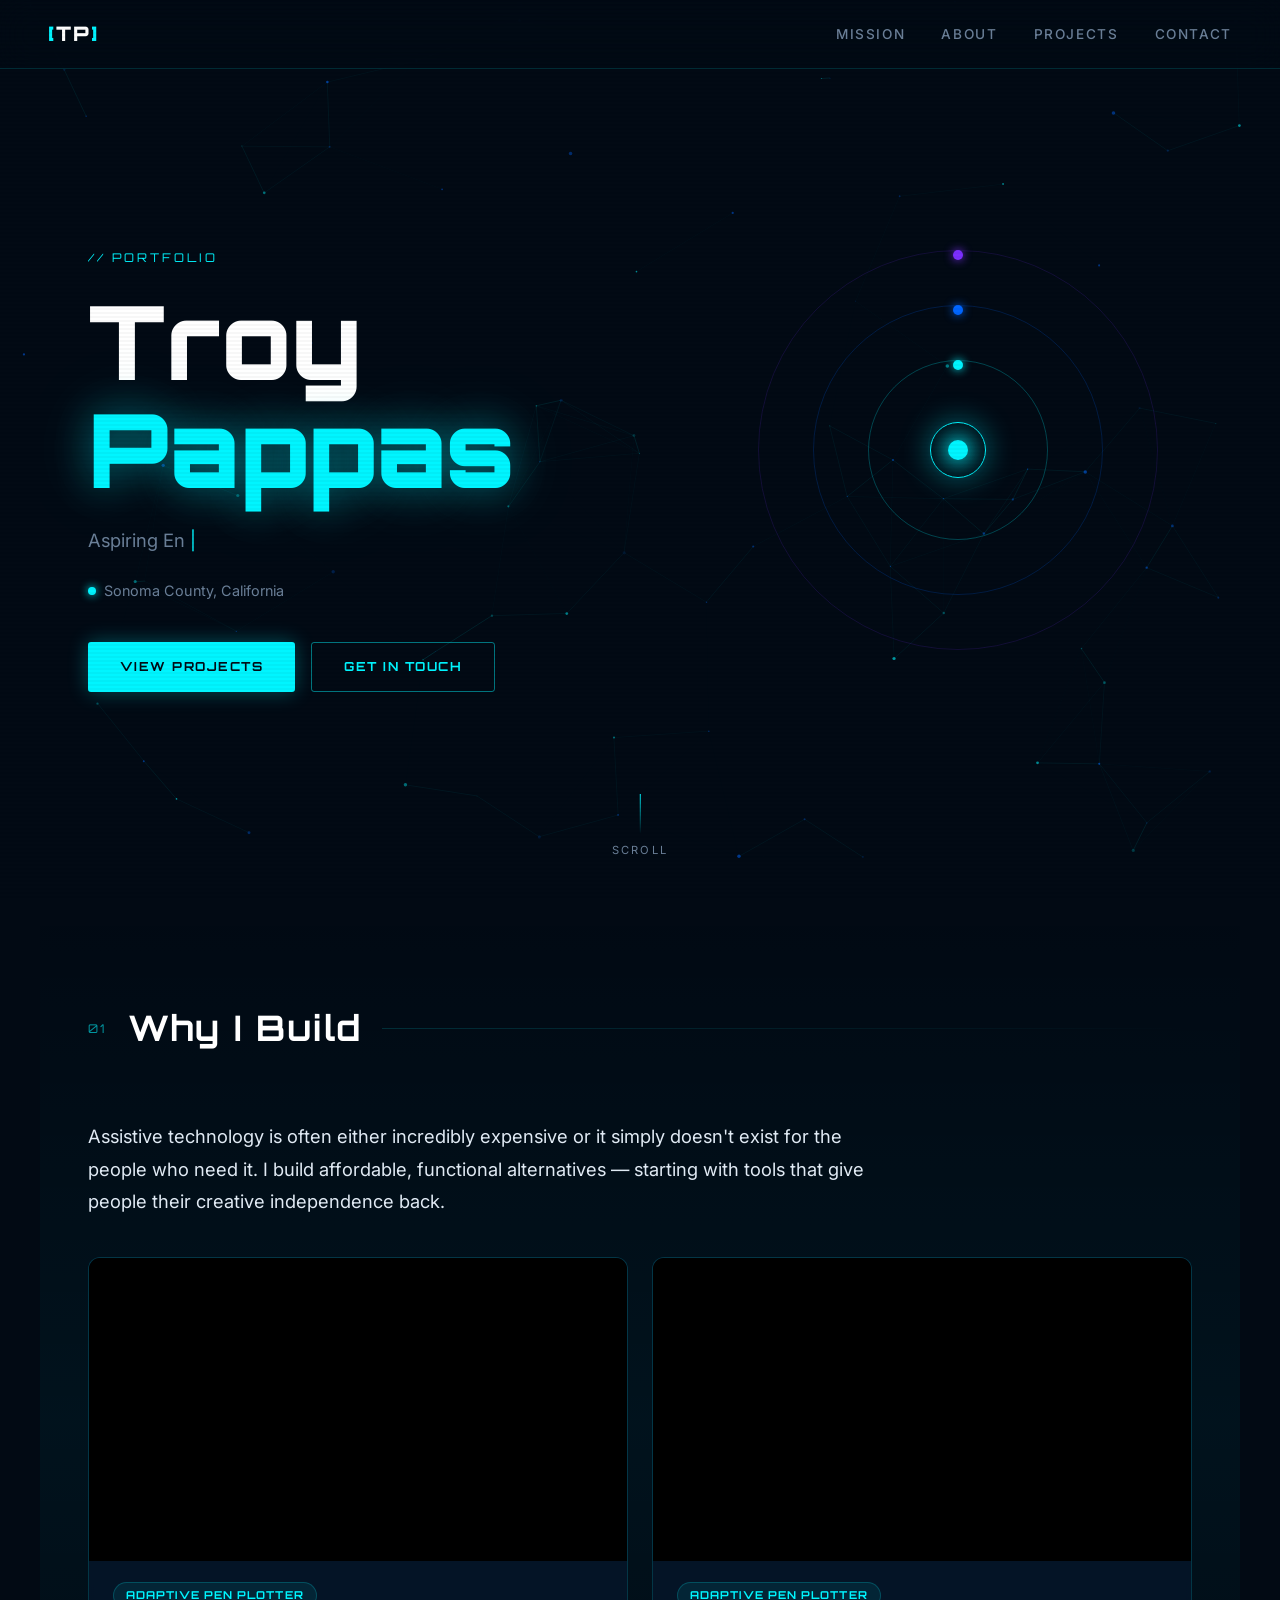
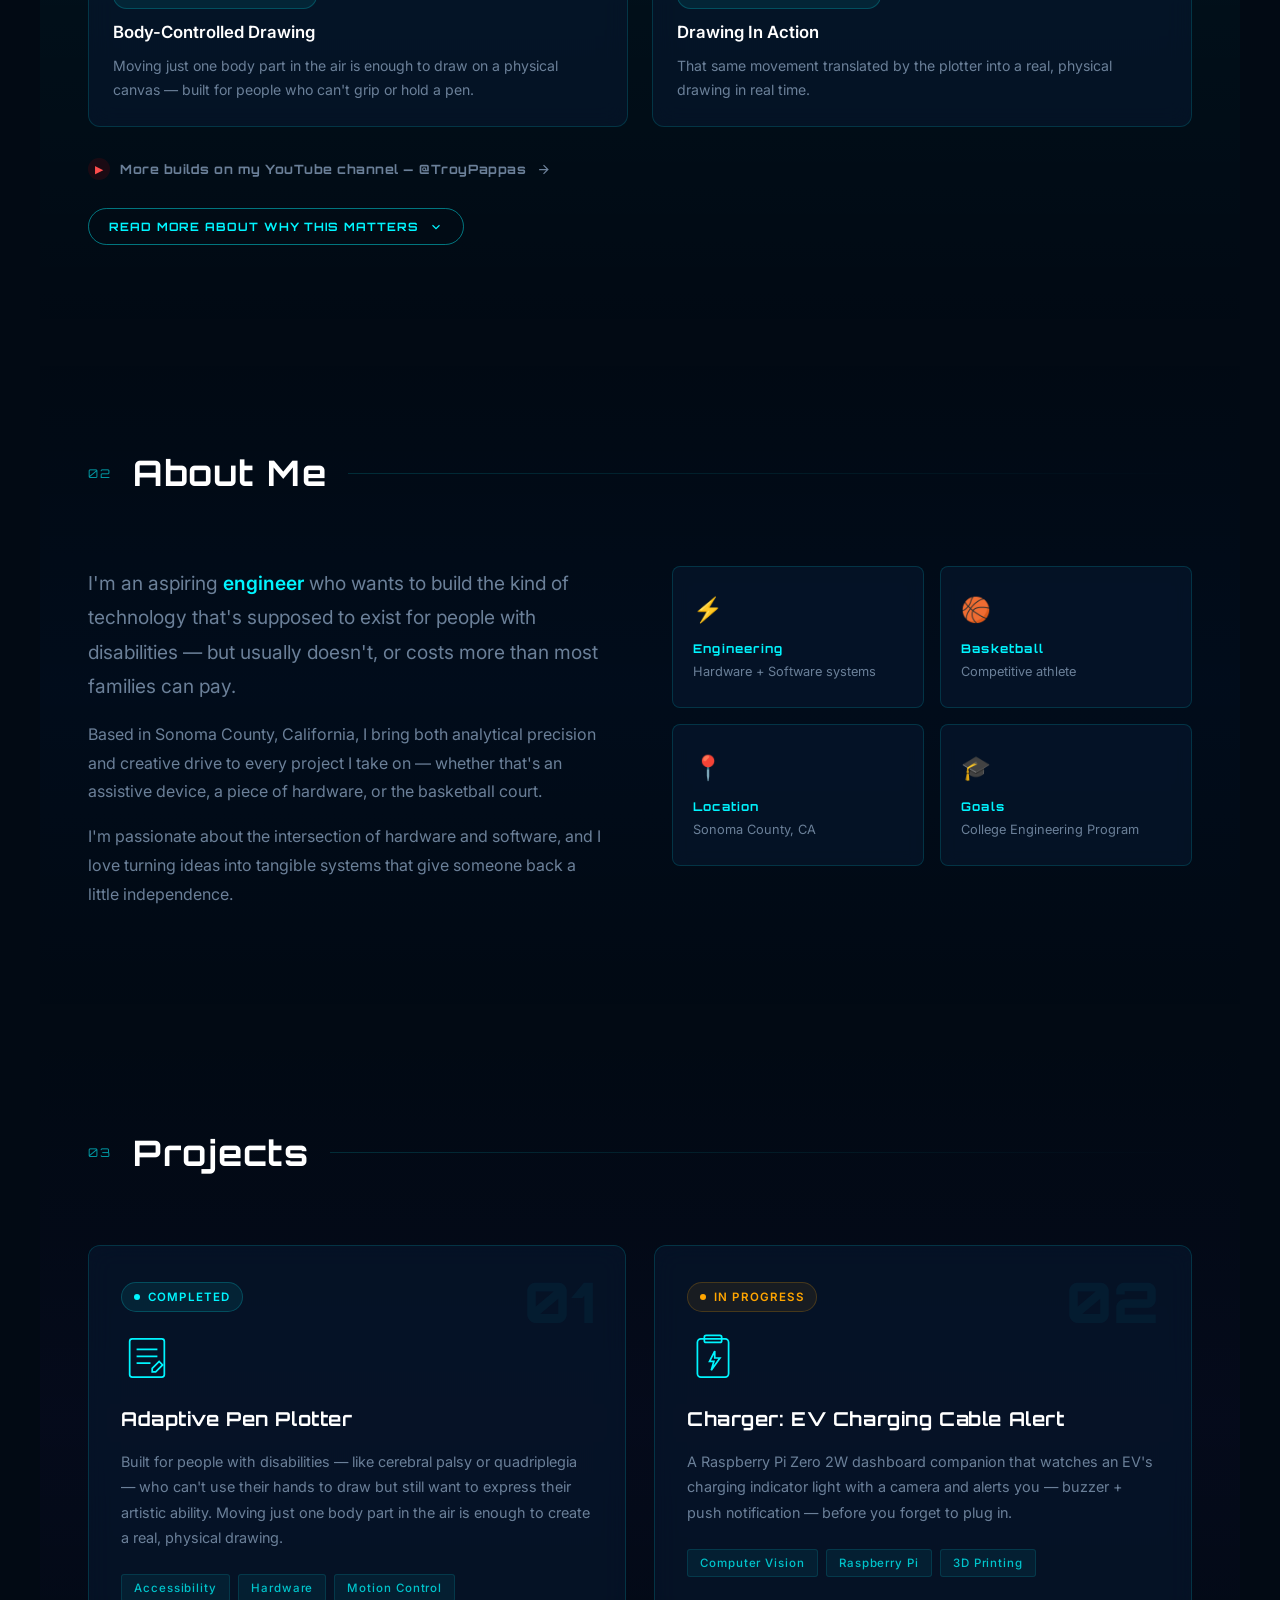
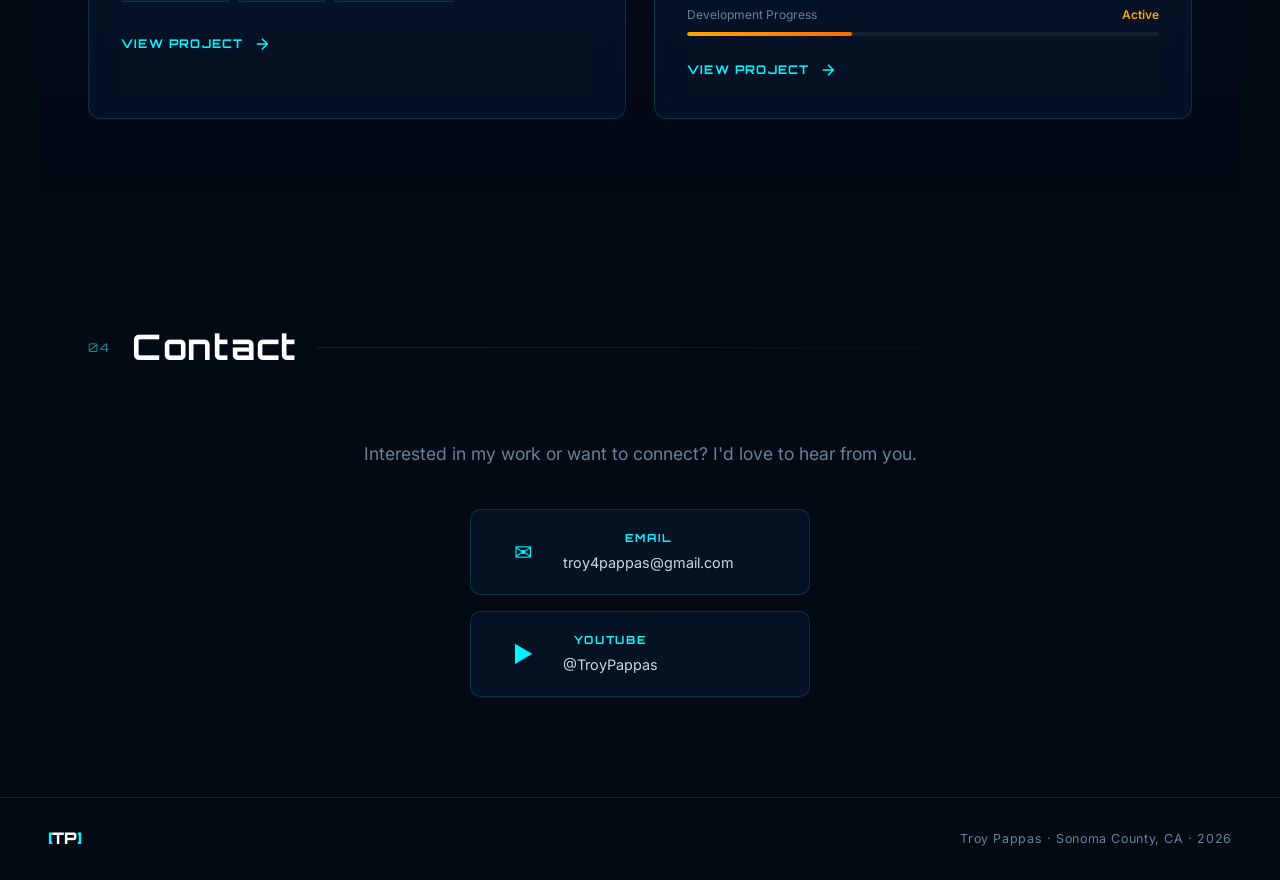
==== commit 64c9774b: "Add YouTube channel link to contact section and mission video block Links to @TroyPappas from both t" ====
--- a/index.html
+++ b/index.html
@@ -19,6 +19,7 @@
       <span class="nav-bracket">[</span>TP<span class="nav-bracket">]</span>
     </div>
     <ul class="nav-links">
+      <li><a href="#mission">Mission</a></li>
       <li><a href="#about">About</a></li>
       <li><a href="#projects">Projects</a></li>
       <li><a href="#contact">Contact</a></li>
@@ -62,18 +63,69 @@
     </div>
   </section>
 
+  <!-- Mission Section -->
+  <section id="mission">
+    <div class="section-header">
+      <span class="section-num">01</span>
+      <h2>Why I Build</h2>
+      <div class="section-line"></div>
+    </div>
+
+    <p class="mission-lead fade-in">Assistive technology is often either incredibly expensive or it simply doesn't exist for the people who need it. I build affordable, functional alternatives — starting with tools that give people their creative independence back.</p>
+
+    <div class="video-grid fade-in">
+      <div class="video-card">
+        <div class="video-embed">
+          <iframe src="https://player.vimeo.com/video/1210593908" title="Adaptive Pen Plotter — Body-Controlled Drawing" allow="autoplay; fullscreen; picture-in-picture" loading="lazy" allowfullscreen></iframe>
+        </div>
+        <div class="video-caption">
+          <span class="video-tag">Adaptive Pen Plotter</span>
+          <h4>Body-Controlled Drawing</h4>
+          <p>Moving just one body part in the air is enough to draw on a physical canvas — built for people who can't grip or hold a pen.</p>
+        </div>
+      </div>
+      <div class="video-card">
+        <div class="video-embed">
+          <iframe src="https://player.vimeo.com/video/1210593907" title="Adaptive Pen Plotter — Drawing In Action" allow="autoplay; fullscreen; picture-in-picture" loading="lazy" allowfullscreen></iframe>
+        </div>
+        <div class="video-caption">
+          <span class="video-tag">Adaptive Pen Plotter</span>
+          <h4>Drawing In Action</h4>
+          <p>That same movement translated by the plotter into a real, physical drawing in real time.</p>
+        </div>
+      </div>
+    </div>
+
+    <a href="https://www.youtube.com/@TroyPappas" class="youtube-link fade-in" target="_blank" rel="noopener noreferrer">
+      <span class="youtube-link-icon">▶</span>
+      <span>More builds on my YouTube channel — @TroyPappas</span>
+      <svg viewBox="0 0 24 24" fill="none" stroke="currentColor" stroke-width="2"><path d="M5 12h14M12 5l7 7-7 7"/></svg>
+    </a>
+
+    <div class="read-more fade-in">
+      <button class="read-more-btn" id="mission-read-more" aria-expanded="false" aria-controls="mission-more-text">
+        <span>Read more about why this matters</span>
+        <svg viewBox="0 0 24 24" fill="none" stroke="currentColor" stroke-width="2"><path d="M6 9l6 6 6-6"/></svg>
+      </button>
+      <div class="read-more-content" id="mission-more-text">
+        <p>Commercial adaptive-art and assistive-input devices — eye-gaze controllers, motorized art aids, specialized grips — routinely cost hundreds to thousands of dollars, if a product for a given need exists at all. That puts real creative and functional independence out of reach for a lot of families, especially when insurance doesn't cover it.</p>
+        <p>The Adaptive Pen Plotter is my answer to one small piece of that problem: a body-motion-controlled drawing machine built from accessible parts, designed so someone with limited hand mobility — from cerebral palsy, quadriplegia, or another condition — can still make real, physical art with nothing more than a small, controllable movement. It's the first project in what I want to be an ongoing focus: engineering that's built to be affordable and genuinely usable by the people who need it, not just technically impressive.</p>
+      </div>
+    </div>
+  </section>
+
   <!-- About Section -->
   <section id="about">
     <div class="section-header">
-      <span class="section-num">01</span>
+      <span class="section-num">02</span>
       <h2>About Me</h2>
       <div class="section-line"></div>
     </div>
     <div class="about-grid">
       <div class="about-text fade-in">
-        <p class="about-lead">I'm an aspiring <span class="highlight">engineer</span> with a passion for building things that solve real problems.</p>
-        <p>Based in Sonoma County, California, I bring both analytical precision and creative drive to every project I take on — whether that's programming, design, or the basketball court.</p>
-        <p>I'm passionate about the intersection of hardware and software, and I love turning ideas into tangible, working systems.</p>
+        <p class="about-lead">I'm an aspiring <span class="highlight">engineer</span> who wants to build the kind of technology that's supposed to exist for people with disabilities — but usually doesn't, or costs more than most families can pay.</p>
+        <p>Based in Sonoma County, California, I bring both analytical precision and creative drive to every project I take on — whether that's an assistive device, a piece of hardware, or the basketball court.</p>
+        <p>I'm passionate about the intersection of hardware and software, and I love turning ideas into tangible systems that give someone back a little independence.</p>
       </div>
       <div class="about-stats fade-in">
         <div class="stat-card">
@@ -103,7 +155,7 @@
   <!-- Projects Section -->
   <section id="projects">
     <div class="section-header">
-      <span class="section-num">02</span>
+      <span class="section-num">03</span>
       <h2>Projects</h2>
       <div class="section-line"></div>
     </div>
@@ -125,11 +177,11 @@
           </svg>
         </div>
         <h3 class="project-title">Adaptive Pen Plotter</h3>
-        <p class="project-desc">A custom-built pen plotter system with adaptive capabilities, translating digital designs into precise physical drawings through programmatic motion control.</p>
+        <p class="project-desc">Built for people with disabilities — like cerebral palsy or quadriplegia — who can't use their hands to draw but still want to express their artistic ability. Moving just one body part in the air is enough to create a real, physical drawing.</p>
         <div class="project-tags">
+          <span class="tag">Accessibility</span>
           <span class="tag">Hardware</span>
           <span class="tag">Motion Control</span>
-          <span class="tag">Engineering</span>
         </div>
         <a href="https://jacobmajors.com/projects/adaptive-pen-plotter" class="project-link" id="plotter-link" target="_blank" rel="noopener noreferrer">
           <span>View Project</span>
@@ -178,7 +230,7 @@
   <!-- Contact Section -->
   <section id="contact">
     <div class="section-header">
-      <span class="section-num">03</span>
+      <span class="section-num">04</span>
       <h2>Contact</h2>
       <div class="section-line"></div>
     </div>
@@ -192,6 +244,13 @@
             <div class="contact-value">troy4pappas@gmail.com</div>
           </div>
         </a>
+        <a href="https://www.youtube.com/@TroyPappas" class="contact-card" target="_blank" rel="noopener noreferrer">
+          <div class="contact-icon">▶</div>
+          <div>
+            <div class="contact-type">YouTube</div>
+            <div class="contact-value">@TroyPappas</div>
+          </div>
+        </a>
       </div>
     </div>
   </section>
--- a/style.css
+++ b/style.css
@@ -406,6 +406,179 @@
 .fade-in.visible {
   opacity: 1;
   transform: translateY(0);
+}
+
+/* ===========================
+   MISSION
+   =========================== */
+#mission {
+  background: linear-gradient(180deg, transparent, rgba(0,245,255,0.04), transparent);
+}
+
+.mission-lead {
+  font-size: 1.15rem;
+  color: #e0eaf4;
+  line-height: 1.75;
+  max-width: 780px;
+  margin-bottom: 40px;
+}
+
+.video-grid {
+  display: grid;
+  grid-template-columns: repeat(auto-fit, minmax(320px, 1fr));
+  gap: 24px;
+  margin-bottom: 28px;
+}
+
+.video-card {
+  background: var(--card-bg);
+  border: 1px solid var(--border);
+  border-radius: 12px;
+  overflow: hidden;
+  transition: border-color 0.3s, transform 0.3s, box-shadow 0.4s;
+  backdrop-filter: blur(12px);
+}
+
+.video-card:hover {
+  border-color: var(--border-hover);
+  transform: translateY(-4px);
+  box-shadow: 0 20px 60px rgba(0, 245, 255, 0.1);
+}
+
+.video-embed {
+  position: relative;
+  aspect-ratio: 16 / 9;
+  background: #000;
+}
+
+.video-embed iframe {
+  position: absolute;
+  inset: 0;
+  width: 100%;
+  height: 100%;
+  border: none;
+}
+
+.video-caption {
+  padding: 20px 24px 24px;
+}
+
+.video-tag {
+  display: inline-block;
+  font-family: var(--font-display);
+  font-size: 0.68rem;
+  font-weight: 700;
+  letter-spacing: 0.1em;
+  text-transform: uppercase;
+  color: var(--cyan);
+  background: rgba(0, 245, 255, 0.08);
+  border: 1px solid rgba(0, 245, 255, 0.2);
+  border-radius: 100px;
+  padding: 4px 12px;
+  margin-bottom: 10px;
+}
+
+.video-caption h4 {
+  font-family: var(--font-body);
+  font-size: 1.05rem;
+  font-weight: 600;
+  color: #fff;
+  margin-bottom: 8px;
+}
+
+.video-caption p {
+  font-size: 0.88rem;
+  color: var(--text-dim);
+  line-height: 1.7;
+}
+
+.youtube-link {
+  display: inline-flex;
+  align-items: center;
+  gap: 10px;
+  margin-bottom: 28px;
+  font-family: var(--font-display);
+  font-size: 0.8rem;
+  font-weight: 700;
+  letter-spacing: 0.04em;
+  color: var(--text-dim);
+  text-decoration: none;
+  transition: color 0.2s, gap 0.2s;
+}
+
+.youtube-link-icon {
+  display: flex;
+  align-items: center;
+  justify-content: center;
+  width: 22px; height: 22px;
+  border-radius: 50%;
+  background: rgba(255, 0, 0, 0.1);
+  color: #ff4d4d;
+  font-size: 0.6rem;
+}
+
+.youtube-link svg {
+  width: 15px; height: 15px;
+  transition: transform 0.3s;
+}
+
+.youtube-link:hover {
+  color: var(--cyan);
+  gap: 14px;
+}
+
+.youtube-link:hover svg {
+  transform: translateX(3px);
+}
+
+/* Read more disclosure */
+.read-more-btn {
+  display: inline-flex;
+  align-items: center;
+  gap: 10px;
+  background: transparent;
+  border: 1px solid var(--border-hover);
+  border-radius: 100px;
+  padding: 10px 20px;
+  font-family: var(--font-display);
+  font-size: 0.72rem;
+  font-weight: 700;
+  letter-spacing: 0.08em;
+  text-transform: uppercase;
+  color: var(--cyan);
+  cursor: pointer;
+  transition: all 0.2s;
+}
+
+.read-more-btn:hover {
+  background: rgba(0, 245, 255, 0.08);
+  box-shadow: 0 0 20px rgba(0, 245, 255, 0.15);
+}
+
+.read-more-btn svg {
+  width: 14px; height: 14px;
+  transition: transform 0.3s;
+}
+
+.read-more-btn.open svg {
+  transform: rotate(180deg);
+}
+
+.read-more-content {
+  max-height: 0;
+  overflow: hidden;
+  transition: max-height 0.45s ease;
+}
+
+.read-more-content.open {
+  max-height: 700px;
+}
+
+.read-more-content p {
+  font-size: 0.92rem;
+  color: var(--text-dim);
+  line-height: 1.8;
+  margin-top: 20px;
 }
 
 /* ===========================
@@ -1305,21 +1478,9 @@
   border: 1px solid rgba(107, 128, 153, 0.2);
 }
 
-/* Photo build gallery */
-.gallery-timeline {
-  display: flex;
-  flex-direction: column;
-  gap: 48px;
-}
-
-.gallery-group-head {
-  display: flex;
-  align-items: baseline;
-  gap: 14px;
-  margin-bottom: 16px;
-}
-
+/* Photo build gallery — HUD carousel */
 .gallery-group-num {
+  display: inline-block;
   font-family: var(--font-display);
   font-size: 0.75rem;
   font-weight: 700;
@@ -1329,27 +1490,11 @@
   border-radius: 6px;
   padding: 5px 11px;
   letter-spacing: 0.05em;
-}
-
-.gallery-group-head h4 {
-  font-family: var(--font-body);
-  font-size: 1.02rem;
-  font-weight: 600;
-  color: #fff;
-}
-
-.gallery-images {
-  display: flex;
-  flex-wrap: wrap;
-  gap: 14px;
   margin-bottom: 14px;
 }
 
 .gallery-thumb {
-  flex: 1 1 220px;
-  max-width: 320px;
-  aspect-ratio: 3 / 4;
-  border-radius: 10px;
+  border-radius: 8px;
   overflow: hidden;
   border: 1px solid var(--border);
   cursor: zoom-in;
@@ -1359,7 +1504,7 @@
 
 .gallery-thumb:hover {
   border-color: var(--border-hover);
-  transform: translateY(-4px);
+  transform: translateY(-3px);
 }
 
 .gallery-thumb img {
@@ -1370,10 +1515,218 @@
 }
 
 .gallery-caption {
-  font-size: 0.88rem;
-  color: var(--text-dim);
-  line-height: 1.75;
-  max-width: 760px;
+  font-size: 0.92rem;
+  color: var(--text-dim);
+  line-height: 1.8;
+}
+
+.carousel {
+  position: relative;
+  border: 1px solid var(--border);
+  border-radius: 14px;
+  background: linear-gradient(180deg, var(--dark-3), var(--dark-2));
+  padding: 22px 22px 18px;
+  box-shadow: 0 0 60px rgba(0, 245, 255, 0.04);
+}
+
+.carousel-hud {
+  display: flex;
+  align-items: center;
+  justify-content: space-between;
+  margin-bottom: 12px;
+}
+
+.carousel-hud-label {
+  font-family: var(--font-display);
+  font-size: 0.7rem;
+  letter-spacing: 0.2em;
+  color: var(--text-dim);
+  opacity: 0.8;
+}
+
+.carousel-hud-index {
+  font-family: var(--font-display);
+  font-size: 0.85rem;
+  font-weight: 700;
+  color: var(--cyan);
+  letter-spacing: 0.08em;
+}
+
+.carousel-hud-slash {
+  color: var(--text-dim);
+  margin: 0 2px;
+  opacity: 0.5;
+}
+
+.carousel-progress-track {
+  height: 2px;
+  background: rgba(0, 245, 255, 0.1);
+  border-radius: 100px;
+  overflow: hidden;
+  margin-bottom: 24px;
+}
+
+.carousel-progress-fill {
+  height: 100%;
+  width: 0%;
+  background: linear-gradient(90deg, var(--cyan), var(--blue));
+  box-shadow: 0 0 8px rgba(0, 245, 255, 0.6);
+}
+
+.carousel-progress-fill.running {
+  animation: carouselProgress 7s linear;
+}
+
+@keyframes carouselProgress {
+  from { width: 0%; }
+  to   { width: 100%; }
+}
+
+.carousel-stage {
+  display: flex;
+  align-items: center;
+  gap: 12px;
+}
+
+.carousel-arrow {
+  flex-shrink: 0;
+  width: 42px; height: 42px;
+  display: flex; align-items: center; justify-content: center;
+  background: rgba(0, 245, 255, 0.06);
+  border: 1px solid var(--border);
+  border-radius: 50%;
+  color: var(--text-dim);
+  cursor: pointer;
+  transition: all 0.2s;
+}
+
+.carousel-arrow svg { width: 18px; height: 18px; }
+
+.carousel-arrow:hover {
+  color: var(--cyan);
+  border-color: var(--border-hover);
+  background: rgba(0, 245, 255, 0.14);
+  box-shadow: 0 0 20px rgba(0, 245, 255, 0.2);
+}
+
+.carousel-viewport {
+  flex: 1;
+  min-width: 0;
+  position: relative;
+}
+
+.carousel-slide {
+  display: none;
+  gap: 32px;
+  align-items: center;
+}
+
+.carousel-slide.is-active {
+  display: flex;
+}
+
+.carousel-slide.is-entering {
+  animation: slideEnter 0.45s cubic-bezier(0.2, 0.8, 0.2, 1);
+}
+
+@keyframes slideEnter {
+  from { opacity: 0; transform: translateY(10px); }
+  to   { opacity: 1; transform: translateY(0); }
+}
+
+.carousel-media {
+  flex: 1 1 46%;
+  aspect-ratio: 16 / 10;
+  position: relative;
+  border-radius: 10px;
+}
+
+.carousel-media::before,
+.carousel-media::after {
+  content: '';
+  position: absolute;
+  width: 18px; height: 18px;
+  border: 2px solid var(--cyan);
+  opacity: 0.5;
+  pointer-events: none;
+  z-index: 1;
+}
+
+.carousel-media::before {
+  top: -6px; left: -6px;
+  border-right: none; border-bottom: none;
+}
+
+.carousel-media::after {
+  bottom: -6px; right: -6px;
+  border-left: none; border-top: none;
+}
+
+.carousel-media-grid {
+  height: 100%;
+  display: grid;
+  gap: 8px;
+}
+
+.carousel-media-grid.count-2 {
+  grid-template-columns: repeat(2, 1fr);
+  grid-template-rows: 1fr;
+}
+
+.carousel-media-grid.count-4 {
+  grid-template-columns: repeat(2, 1fr);
+  grid-template-rows: repeat(2, 1fr);
+}
+
+.carousel-media-grid .gallery-thumb {
+  height: 100%;
+  width: 100%;
+}
+
+.carousel-info {
+  flex: 1 1 46%;
+}
+
+.carousel-info h4 {
+  font-family: var(--font-body);
+  font-size: 1.15rem;
+  font-weight: 600;
+  color: #fff;
+  margin-bottom: 12px;
+}
+
+.carousel-tabs {
+  display: flex;
+  flex-wrap: wrap;
+  justify-content: center;
+  gap: 8px;
+  margin-top: 22px;
+}
+
+.carousel-tab {
+  font-family: var(--font-display);
+  font-size: 0.68rem;
+  font-weight: 700;
+  letter-spacing: 0.05em;
+  color: var(--text-dim);
+  background: transparent;
+  border: 1px solid var(--border);
+  border-radius: 6px;
+  padding: 6px 10px;
+  cursor: pointer;
+  transition: all 0.2s;
+}
+
+.carousel-tab:hover {
+  color: var(--cyan);
+  border-color: var(--border-hover);
+}
+
+.carousel-tab.is-active {
+  color: var(--dark);
+  background: var(--cyan);
+  border-color: var(--cyan);
+  box-shadow: 0 0 14px rgba(0, 245, 255, 0.4);
 }
 
 /* Lightbox */
@@ -1453,5 +1806,10 @@
   .detail-closing { padding: 0 24px 72px; }
   .arch-flow { flex-direction: column; }
   .arch-arrow { transform: rotate(90deg); padding: 2px 0; }
-  .gallery-thumb { aspect-ratio: 4 / 3; }
-}
+  .carousel { padding: 16px 14px 14px; }
+  .carousel-stage { gap: 6px; }
+  .carousel-arrow { width: 34px; height: 34px; }
+  .carousel-slide.is-active { flex-direction: column; gap: 18px; }
+  .carousel-media { flex-basis: auto; width: 100%; aspect-ratio: 4 / 3; }
+  .carousel-info { flex-basis: auto; width: 100%; }
+}
